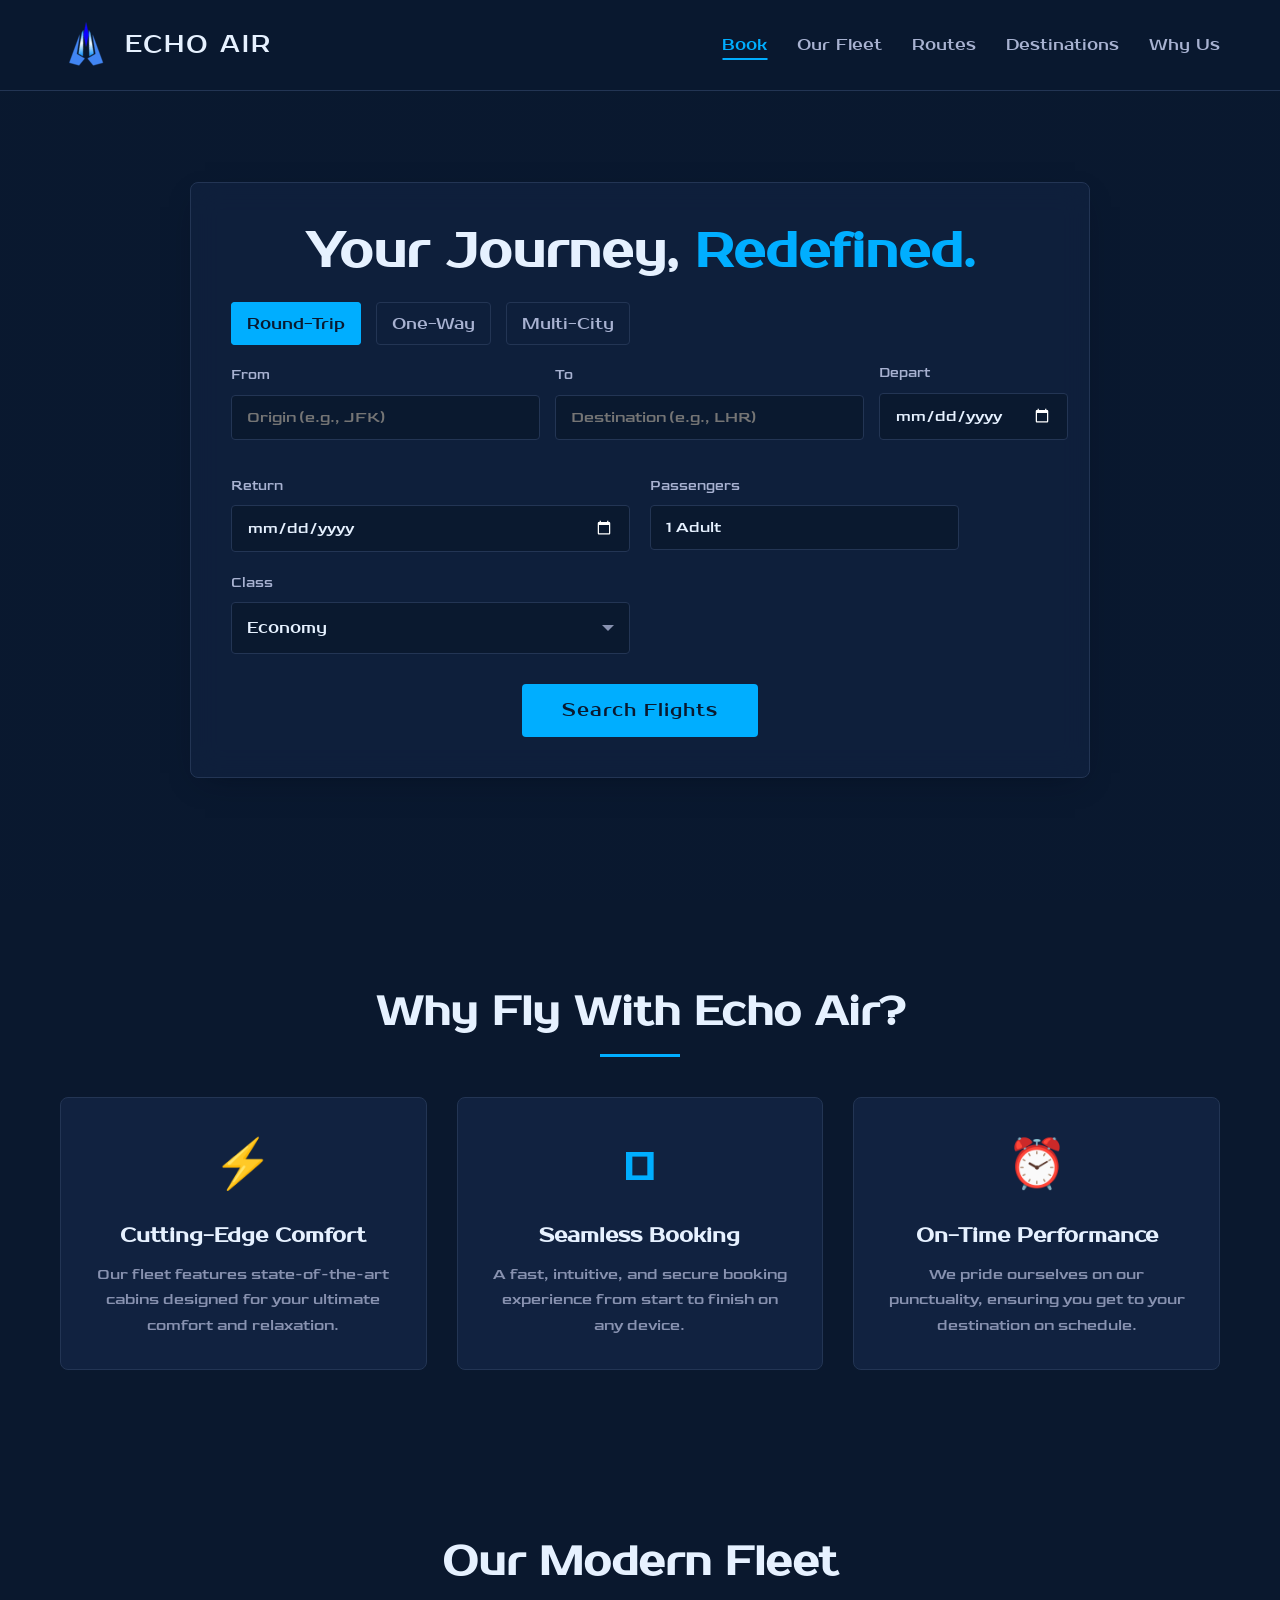
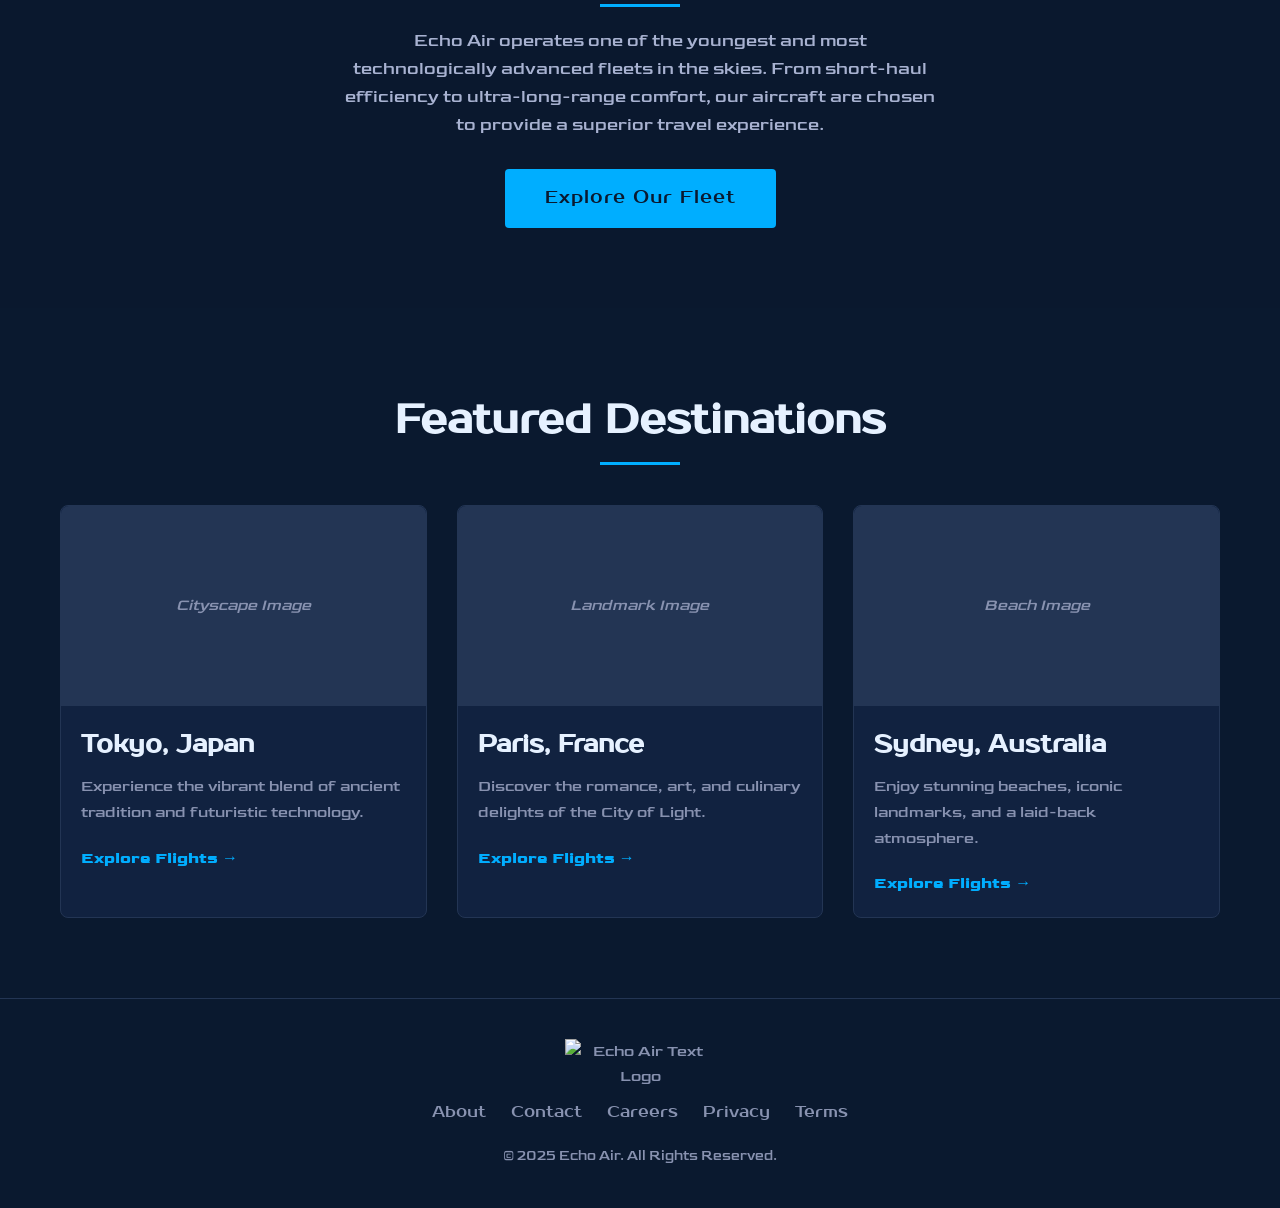
==== Documents/EchoAir/index.html @ 56a169a5 "Fix passenger dropdown not closing when class dropdown is opened" ====
<!DOCTYPE html>
<html lang="en">
<head>
    <meta charset="UTF-8">
    <meta name="viewport" content="width=device-width, initial-scale=1.0">
    <title>Echo Air</title>
    <link rel="preconnect" href="https://fonts.googleapis.com">
    <link rel="preconnect" href="https://fonts.gstatic.com" crossorigin>
    <link href="https://fonts.googleapis.com/css2?family=Prosto+One&family=Goldman:wght@300;400&display=swap" rel="stylesheet">
    <style>
        :root {
            --primary-blue: #00aeff; --dark-navy: #0A192F; --light-navy: #112240;
            --lightest-navy: #233554; --slate: #8892b0; --light-slate: #a8b2d1;
            --white: #e6f1ff; --font-main: 'Prosto One', sans-serif; --font-body: 'Goldman', sans-serif;
            --danger-red: #ff3b5f;
        }
        * { margin: 0; padding: 0; box-sizing: border-box; }
        html { scroll-behavior: smooth; }
        body { font-family: var(--font-body); color: var(--slate); background-color: var(--dark-navy); line-height: 1.6; position: relative; }
        body::before { content: ''; position: fixed; top: 0; left: 0; width: 100%; height: 100vh; z-index: -1; background-image: linear-gradient(rgba(10, 25, 47, 0.85), rgba(10, 25, 47, 0.85)), url('https://www.kmeel.com/wp-content/uploads/2023/05/230513-Montaggi-35F-10-scaled.jpg'); background-size: cover; background-position: center center; }
        h1, h2, h3, .logo-placeholder-text, .btn-primary, .flight-type label, .select-selected, .btn-secondary { font-family: var(--font-main); }
        .container { max-width: 1200px; margin: 0 auto; padding: 0 20px; }
        .hidden { display: none !important; }
        .main-header { padding: 20px 0; position: fixed; width: 100%; top: 0; left: 0; z-index: 1000; background: rgba(10, 25, 47, 0.85); backdrop-filter: blur(10px); -webkit-backdrop-filter: blur(10px); border-bottom: 1px solid var(--lightest-navy); }
        .header-container { display: flex; justify-content: space-between; align-items: center; }
        .logo-container { display: flex; align-items: center; text-decoration: none; }
        .logo-placeholder-icon { width: 50px; height: 50px; }
        .logo-placeholder-text { font-size: 24px; color: var(--white); letter-spacing: 2px; margin-left: 15px; }
        .main-nav ul { list-style: none; display: flex; gap: 30px; }
        .main-nav a { font-family: var(--font-main); color: var(--light-slate); text-decoration: none; font-size: 16px; transition: color 0.3s ease; position: relative; padding-bottom: 5px; }
        .main-nav a::after { content: ''; position: absolute; width: 0; height: 2px; bottom: 0; left: 50%; transform: translateX(-50%); background-color: var(--primary-blue); transition: width 0.3s ease; }
        .main-nav a:hover, .main-nav a.active { color: var(--primary-blue); }
        .main-nav a:hover::after, .main-nav a.active::after { width: 100%; }
        .mobile-nav-toggle { display: none; cursor: pointer; z-index: 1001; }
        .mobile-nav-toggle .bar { display: block; width: 25px; height: 3px; margin: 5px auto; background-color: var(--white); transition: all 0.3s ease-in-out; }
        .hero { min-height: 100vh; display: flex; align-items: center; justify-content: center; padding: 120px 0 60px; }
        .booking-card { background: rgba(17, 34, 64, 0.75); backdrop-filter: blur(15px); -webkit-backdrop-filter: blur(15px); padding: 40px; border-radius: 8px; border: 1px solid var(--lightest-navy); width: 100%; max-width: 900px; box-shadow: 0 10px 30px -15px rgba(2,12,27,0.7); }
        .hero h1 { color: var(--white); font-size: 3rem; text-align: center; margin-bottom: 30px; line-height: 1.2; }
        .hero h1 span { color: var(--primary-blue); }
        .flight-type { display: flex; gap: 15px; margin-bottom: 25px; flex-wrap: wrap; }
        .flight-type label { color: var(--light-slate); cursor: pointer; padding: 10px 15px; border: 1px solid var(--lightest-navy); border-radius: 4px; transition: all 0.3s; }
        .flight-type input[type="radio"] { display: none; }
        .flight-type input[type="radio"]:checked + label { background-color: var(--primary-blue); color: var(--dark-navy); border-color: var(--primary-blue); }
        .booking-form-grid { display: grid; grid-template-columns: 1fr 1fr; gap: 20px; }
        .full-width { grid-column: 1 / -1; }
        .form-group { display: flex; flex-direction: column; }
        .form-group label { color: var(--light-slate); margin-bottom: 8px; font-size: 14px; font-family: var(--font-body); }
        .form-group input, .form-group .select-selected { background: var(--dark-navy); border: 1px solid var(--lightest-navy); color: var(--white); padding: 12px 15px; border-radius: 4px; font-size: 16px; transition: border-color 0.3s ease; }
        .form-group input { font-family: var(--font-body); }
        .form-group input.error { border-color: var(--danger-red); }
        .form-group input:focus, .form-group .select-selected:focus-within { outline: none; border-color: var(--primary-blue); }
        input[type="date"]::-webkit-calendar-picker-indicator { filter: invert(1); cursor: pointer; }
        #flight-segments-container .flight-segment { display: grid; grid-template-columns: 1fr 1fr 1fr auto; gap: 15px; align-items: flex-end; margin-bottom: 15px; }
        #flight-segments-container .flight-segment:first-child .delete-segment-btn { display: none; }
        .delete-segment-btn { background: transparent; border: 1px solid var(--lightest-navy); color: var(--slate); width: 45px; height: 45px; border-radius: 4px; cursor: pointer; font-size: 20px; font-weight: bold; line-height: 45px; text-align: center; transition: all 0.3s ease; }
        .delete-segment-btn:hover { background-color: var(--danger-red); color: var(--white); border-color: var(--danger-red); }
        #multi-city-controls { margin-top: 10px; }
        .btn-secondary { background: transparent; color: var(--primary-blue); border: 1px solid var(--primary-blue); padding: 10px 20px; font-size: 16px; border-radius: 4px; cursor: pointer; transition: all 0.3s ease; }
        .btn-secondary:hover { background: var(--primary-blue); color: var(--dark-navy); }
        .search-btn-container { text-align: center; margin-top: 30px; }
        .btn-primary { background-color: var(--primary-blue); color: var(--dark-navy); border: none; padding: 15px 40px; font-size: 18px; letter-spacing: 1px; border-radius: 4px; cursor: pointer; transition: all 0.3s ease; display: inline-block; text-decoration: none; }
        .btn-primary:hover { background-color: #33c1ff; transform: translateY(-3px); box-shadow: 0 4px 15px rgba(0, 174, 255, 0.3); }
        .custom-select-container { position: relative; font-family: var(--font-main); }
        .custom-select-container select { display: none; }
        .select-selected { position: relative; cursor: pointer; user-select: none; }
        .select-selected.select-arrow-active { border-color: var(--primary-blue); border-radius: 4px 4px 0 0; }
        .select-selected::after { content: ""; position: absolute; top: 50%; right: 15px; transform: translateY(-50%); width: 0; height: 0; border-left: 6px solid transparent; border-right: 6px solid transparent; border-top: 6px solid var(--slate); transition: all 0.3s ease; }
        .select-arrow-active::after { transform: translateY(-50%) rotate(180deg); border-top-color: var(--primary-blue); }
        .select-items { position: absolute; background-color: rgba(17, 34, 64, 0.95); backdrop-filter: blur(10px); top: 100%; left: 0; right: 0; z-index: 99; border: 1px solid var(--lightest-navy); border-top: none; border-radius: 0 0 4px 4px; max-height: 250px; overflow-y: auto; }
        .select-hide { display: none; }
        .select-item { color: var(--light-slate); padding: 12px 15px; cursor: pointer; transition: all 0.2s ease; border-bottom: 1px solid var(--lightest-navy); }
        .select-item:last-child { border-bottom: none; }
        .select-item:hover, .same-as-selected { background-color: var(--lightest-navy); color: var(--white); }
        .premium-option { display: flex; align-items: center; gap: 15px; font-weight: bold; color: var(--primary-blue); text-shadow: 0 0 8px rgba(0, 174, 255, 0.5); }
        .premium-logo-placeholder { width: auto; height: 20px; display: flex; align-items: center; justify-content: center; }
        .premium-logo-placeholder img { max-width: 100%; max-height: 100%; object-fit: contain; }
        .page-section { padding: 80px 0; background-color: transparent; }
        #why-us, #fleet { background-color: rgba(10, 25, 47, 0.5); }
        .section-title { text-align: center; font-size: 2.5rem; color: var(--white); margin-bottom: 40px; }
        .section-title::after { content: ''; display: block; width: 80px; height: 3px; background-color: var(--primary-blue); margin: 10px auto 0; }
        .features-grid, .destinations-grid { display: grid; gap: 30px; }
        .features-grid { grid-template-columns: repeat(auto-fit, minmax(280px, 1fr)); }
        .destinations-grid { grid-template-columns: repeat(auto-fit, minmax(300px, 1fr)); }
        .feature-item, .dest-card { background-color: var(--light-navy); border-radius: 8px; border: 1px solid var(--lightest-navy); transition: transform 0.3s ease, box-shadow 0.3s ease; }
        .feature-item:hover, .dest-card:hover { transform: translateY(-10px); box-shadow: 0 10px 30px -15px rgba(2,12,27,0.7); }
        .feature-item { text-align: center; padding: 30px; }
        .feature-icon { font-size: 3rem; color: var(--primary-blue); margin-bottom: 15px; }
        .feature-item h3 { font-size: 1.25rem; color: var(--white); margin-bottom: 10px; }
        .dest-card .img-placeholder { height: 200px; background-color: var(--lightest-navy); display: flex; align-items: center; justify-content: center; color: var(--slate); font-style: italic; border-radius: 8px 8px 0 0; }
        .dest-card-content { padding: 20px; }
        .dest-card h3 { font-size: 1.5rem; color: var(--white); margin-bottom: 10px; }
        .dest-card p { margin-bottom: 20px; }
        .dest-card a { color: var(--primary-blue); text-decoration: none; font-weight: bold; }
        .dest-card a:hover { text-decoration: underline; }
        .fleet-teaser { text-align: center; color: var(--light-slate); max-width: 600px; margin: -20px auto 30px auto; font-size: 1.1rem; }
        .main-footer { background-color: var(--dark-navy); padding: 40px 0; border-top: 1px solid var(--lightest-navy); text-align: center; }
        .footer-logo { width: 150px; height: 40px; margin: 0 auto 20px; }
        .footer-links { list-style: none; display: flex; justify-content: center; gap: 25px; margin-bottom: 20px; flex-wrap: wrap; }
        .footer-links a { color: var(--slate); text-decoration: none; transition: color 0.3s ease; font-family: var(--font-main); }
        .footer-links a:hover { color: var(--primary-blue); }
        .copyright { font-size: 14px; color: var(--slate); font-family: var(--font-body); }
        .passenger-dropdown-container { position: relative; }
        .passenger-dropdown-container input { cursor: pointer; }
        .passenger-dropdown-panel { display: none; position: absolute; background-color: var(--light-navy); border: 1px solid var(--lightest-navy); border-radius: 4px; padding: 15px; width: 100%; top: calc(100% + 5px); z-index: 100; }
        .passenger-dropdown-panel.active { display: block; }
        .passenger-row { display: flex; justify-content: space-between; align-items: center; margin-bottom: 10px; }
        .passenger-row:last-child { margin-bottom: 0; }
        .passenger-age { font-size: 12px; color: var(--slate); }
        .passenger-controls { display: flex; align-items: center; gap: 10px; }
        .passenger-controls .control-btn { background: var(--dark-navy); border: 1px solid var(--lightest-navy); color: var(--white); width: 30px; height: 30px; border-radius: 50%; cursor: pointer; font-size: 18px; line-height: 28px; text-align: center; transition: all 0.2s ease; }
        .passenger-controls .control-btn:hover { background: var(--primary-blue); color: var(--dark-navy); }
        .passenger-controls .control-btn:disabled { opacity: 0.5; cursor: not-allowed; }
        .passenger-count { font-weight: bold; color: var(--white); min-width: 20px; text-align: center; }

        @media (max-width: 768px) { .main-nav { display: none; position: fixed; top: 0; right: -100%; width: 70%; height: 100vh; background: var(--light-navy); flex-direction: column; justify-content: center; align-items: center; transition: right 0.5s ease-in-out; } .main-nav.active { display: flex; right: 0; } .main-nav ul { flex-direction: column; gap: 40px; text-align: center; } .main-nav a { font-size: 20px; } .mobile-nav-toggle { display: block; } .mobile-nav-toggle.active .bar:nth-child(2) { opacity: 0; } .mobile-nav-toggle.active .bar:nth-child(1) { transform: translateY(8px) rotate(45deg); } .mobile-nav-toggle.active .bar:nth-child(3) { transform: translateY(-8px) rotate(-45deg); } .hero h1 { font-size: 2.5rem; } .booking-form-grid, #flight-segments-container .flight-segment { grid-template-columns: 1fr; } .delete-segment-btn { width: 100%; } }
    </style>
</head>
<body>

    <header class="main-header">
        <div class="container header-container">
            <a href="index.html" class="logo-container">
                <div class="logo-placeholder-icon"><img src="[data-uri]" alt="Echo Air Icon" style="width:100%; height:100%; object-fit:contain;"></div>
                <div class="logo-placeholder-text">ECHO AIR</div>
            </a>
            <nav class="main-nav" id="main-nav">
                <ul>
                    <li><a href="#hero" class="active">Book</a></li>
                    <li><a href="fleet.html">Our Fleet</a></li>
                    <li><a href="routes.html">Routes</a></li>
                    <li><a href="#destinations">Destinations</a></li>
                    <li><a href="#why-us">Why Us</a></li>
                </ul>
            </nav>
            <div class="mobile-nav-toggle" id="mobile-nav-toggle"><span class="bar"></span><span class="bar"></span><span class="bar"></span></div>
        </div>
    </header>

    <main>
        <section class="hero" id="hero">
            <div class="container">
                <div class="booking-card">
                    <h1>Your Journey, <span>Redefined.</span></h1>
                    <form id="booking-form">
                        <div class="flight-type">
                            <div><input type="radio" id="round-trip" name="flight-type" value="round-trip" checked><label for="round-trip">Round-Trip</label></div>
                            <div><input type="radio" id="one-way" name="flight-type" value="one-way"><label for="one-way">One-Way</label></div>
                            <div><input type="radio" id="multi-city" name="flight-type" value="multi-city"><label for="multi-city">Multi-City</label></div>
                        </div>
                        <div class="booking-form-grid">
                            <div id="flight-segments-container" class="full-width">
                                <div class="flight-segment">
                                    <div class="form-group"><label for="from-1">From</label><input type="text" id="from-1" name="from" placeholder="Origin (e.g., JFK)"></div>
                                    <div class="form-group"><label for="to-1">To</label><input type="text" id="to-1" name="to" placeholder="Destination (e.g., LHR)"></div>
                                    <div class="form-group"><label for="depart-1">Depart</label><input type="date" id="depart-1" name="date"></div>
                                    <button type="button" class="delete-segment-btn" title="Delete Flight">×</button>
                                </div>
                            </div>
                            <div id="return-date-group" class="form-group"><label for="return">Return</label><input type="date" id="return" name="returnDate"></div>
                            <div class="form-group">
                                <label for="passengers-display">Passengers</label>
                                <div class="passenger-dropdown-container">
                                    <input type="text" id="passengers-display" name="pax" value="1 Adult" readonly>
                                    <div class="passenger-dropdown-panel" id="passenger-panel">
                                        <div class="passenger-row">
                                            <label>Adults <span class="passenger-age">(12+)</span></label>
                                            <div class="passenger-controls">
                                                <button type="button" class="control-btn" data-type="adults" data-action="minus">-</button>
                                                <span class="passenger-count" id="adults-count">1</span>
                                                <button type="button" class="control-btn" data-type="adults" data-action="plus">+</button>
                                            </div>
                                        </div>
                                        <div class="passenger-row">
                                            <label>Children <span class="passenger-age">(2-11)</span></label>
                                            <div class="passenger-controls">
                                                <button type="button" class="control-btn" data-type="children" data-action="minus">-</button>
                                                <span class="passenger-count" id="children-count">0</span>
                                                <button type="button" class="control-btn" data-type="children" data-action="plus">+</button>
                                            </div>
                                        </div>
                                        <div class="passenger-row">
                                            <label>Infants <span class="passenger-age">(<2)</span></label>
                                            <div class="passenger-controls">
                                                <button type="button" class="control-btn" data-type="infants" data-action="minus">-</button>
                                                <span class="passenger-count" id="infants-count">0</span>
                                                <button type="button" class="control-btn" data-type="infants" data-action="plus">+</button>
                                            </div>
                                        </div>
                                    </div>
                                </div>
                            </div>
                            <div class="form-group full-width" id="class-group">
                                <label for="class">Class</label>
                                <div class="custom-select-container">
                                    <select id="class" name="class">
                                        <option value="economy">Economy</option><option value="business">Business</option><option value="first">First</option>
                                        <option value="shard">Shard</option><option value="longhaul+">LongHaul+</option>
                                    </select>
                                    <div class="select-selected">Economy</div>
                                    <div class="select-items select-hide">
                                        <div class="select-item" data-value="economy">Economy</div>
                                        <div class="select-item" data-value="business">Business</div>
                                        <div class="select-item" data-value="first">First</div>
                                        <div class="select-item premium-option" data-value="shard"><div class="premium-logo-placeholder">SHARD</div></div>
                                        <div class="select-item premium-option" data-value="longhaul+"><div class="premium-logo-placeholder">LongHaul+</div></div>
                                    </div>
                                </div>
                            </div>
                            <div id="multi-city-controls" class="full-width hidden"><button type="button" id="add-flight-btn" class="btn-secondary">+ Add Another Flight</button></div>
                        </div>
                        <div class="search-btn-container full-width"><button type="submit" class="btn-primary">Search Flights</button></div>
                    </form>
                </div>
            </div>
        </section>

        <section class="page-section" id="why-us">
            <div class="container">
                <h2 class="section-title">Why Fly With Echo Air?</h2>
                <div class="features-grid">
                    <div class="feature-item"><div class="feature-icon">⚡</div><h3>Cutting-Edge Comfort</h3><p>Our fleet features state-of-the-art cabins designed for your ultimate comfort and relaxation.</p></div>
                    <div class="feature-item"><div class="feature-icon"></div><h3>Seamless Booking</h3><p>A fast, intuitive, and secure booking experience from start to finish on any device.</p></div>
                    <div class="feature-item"><div class="feature-icon">⏰</div><h3>On-Time Performance</h3><p>We pride ourselves on our punctuality, ensuring you get to your destination on schedule.</p></div>
                </div>
            </div>
        </section>
        
        <section class="page-section" id="fleet">
            <div class="container">
                <h2 class="section-title">Our Modern Fleet</h2>
                <p class="fleet-teaser">Echo Air operates one of the youngest and most technologically advanced fleets in the skies. From short-haul efficiency to ultra-long-range comfort, our aircraft are chosen to provide a superior travel experience.</p>
                <div style="text-align: center;">
                    <a href="fleet.html" class="btn-primary">Explore Our Fleet</a>
                </div>
            </div>
        </section>

        <section class="page-section" id="destinations">
            <div class="container">
                <h2 class="section-title">Featured Destinations</h2>
                <div class="destinations-grid">
                    <div class="dest-card"><div class="img-placeholder">Cityscape Image</div><div class="dest-card-content"><h3>Tokyo, Japan</h3><p>Experience the vibrant blend of ancient tradition and futuristic technology.</p><a href="#" class="dest-link" data-from="JFK" data-to="HND">Explore Flights →</a></div></div>
                    <div class="dest-card"><div class="img-placeholder">Landmark Image</div><div class="dest-card-content"><h3>Paris, France</h3><p>Discover the romance, art, and culinary delights of the City of Light.</p><a href="#" class="dest-link" data-from="IAD" data-to="CDG">Explore Flights →</a></div></div>
                    <div class="dest-card"><div class="img-placeholder">Beach Image</div><div class="dest-card-content"><h3>Sydney, Australia</h3><p>Enjoy stunning beaches, iconic landmarks, and a laid-back atmosphere.</p><a href="#" class="dest-link" data-from="DFW" data-to="SYD">Explore Flights →</a></div></div>
                </div>
            </div>
        </section>
    </main>
    
    <footer class="main-footer">
        <div class="container">
            <div class="footer-logo"><img src="https://i.imgur.com/2Yl5mP8.png" alt="Echo Air Text Logo" style="width:100%; height:100%; object-fit:contain;"></div>
            <ul class="footer-links"><li><a href="#">About</a></li><li><a href="#">Contact</a></li><li><a href="#">Careers</a></li><li><a href="#">Privacy</a></li><li><a href="#">Terms</a></li></ul>
            <p class="copyright">© 2025 Echo Air. All Rights Reserved.</p>
        </div>
    </footer>

    <script>
    document.addEventListener('DOMContentLoaded', function() {
        const form = document.getElementById('booking-form');
        form.addEventListener('submit', function(e) {
            e.preventDefault(); 
            const flightType = form.querySelector('input[name="flight-type"]:checked').value;
            if (flightType === 'multi-city') {
                alert("Multi-city booking is a demonstration feature. Please use One-Way or Round-Trip to see flight results.");
                return;
            }
            const fromInput = document.getElementById('from-1');
            const toInput = document.getElementById('to-1');
            const departInput = document.getElementById('depart-1');
            let isValid = true;
            [fromInput, toInput, departInput].forEach(input => {
                input.classList.remove('error');
                if (!input.value) { input.classList.add('error'); isValid = false; }
            });
            if (isValid) {
                const from = fromInput.value;
                const to = toInput.value;
                const date = departInput.value;
                const passengers = document.getElementById('passengers-display').value;
                const selectedClass = document.getElementById('class').value;
                window.location.href = `flights.html?from=${encodeURIComponent(from)}&to=${encodeURIComponent(to)}&date=${date}&pax=${encodeURIComponent(passengers)}&class=${selectedClass}`;
            } else {
                alert('Please fill in From, To, and Depart date.');
            }
        });
        const today = new Date();
        today.setDate(today.getDate() + 14);
        const futureDate = today.toISOString().split('T')[0];
        document.querySelectorAll('.dest-link').forEach(link => {
            link.addEventListener('click', function(e) {
                e.preventDefault();
                const from = this.getAttribute('data-from');
                const to = this.getAttribute('data-to');
                window.location.href = `flights.html?from=${from}&to=${to}&date=${futureDate}&pax=1%20Adult&class=economy`;
            });
        });
        const segmentsContainer = document.getElementById('flight-segments-container');
        const returnDateGroup = document.getElementById('return-date-group');
        const multiCityControls = document.getElementById('multi-city-controls');
        const addFlightBtn = document.getElementById('add-flight-btn');
        const passengerGroup = document.getElementById('passengers-display').parentElement.parentElement;
        const classGroup = document.getElementById('class-group');
        const dateToday = new Date().toISOString().split('T')[0];
        let flightSegmentCounter = 1;
        function createFlightSegment() {
            flightSegmentCounter++;
            const newSegment = document.createElement('div');
            newSegment.classList.add('flight-segment');
            newSegment.innerHTML = `<div class="form-group"><label>From</label><input type="text" placeholder="Next Origin"></div><div class="form-group"><label>To</label><input type="text" placeholder="Next Destination"></div><div class="form-group"><label>Depart</label><input type="date" min="${dateToday}"></div><button type="button" class="delete-segment-btn" title="Delete Flight">×</button>`;
            segmentsContainer.appendChild(newSegment);
        }
        function updateFormUI(mode) {
            returnDateGroup.classList.add('hidden');
            multiCityControls.classList.add('hidden');
            passengerGroup.classList.remove('full-width');
            classGroup.classList.remove('full-width');
            const allSegments = segmentsContainer.querySelectorAll('.flight-segment');
            allSegments.forEach((seg, index) => { if (index > 0) seg.remove(); });
            if (mode === 'one-way') { classGroup.classList.add('full-width');
            } else if (mode === 'multi-city') { multiCityControls.classList.remove('hidden'); passengerGroup.classList.add('full-width'); classGroup.classList.add('full-width'); if (allSegments.length < 2) createFlightSegment();
            } else { returnDateGroup.classList.remove('hidden'); }
        }
        form.addEventListener('change', e => { if (e.target.name === 'flight-type') updateFormUI(e.target.value); });
        addFlightBtn.addEventListener('click', createFlightSegment);
        segmentsContainer.addEventListener('click', e => { if (e.target.classList.contains('delete-segment-btn')) e.target.closest('.flight-segment').remove(); });
        document.getElementById('depart-1').setAttribute('min', dateToday);
        document.getElementById('return').setAttribute('min', dateToday);
        updateFormUI('round-trip');

        document.addEventListener('click', (e) => {
            if (!e.target.closest('.custom-select-container')) {
                document.querySelectorAll(".select-items").forEach((items) => {
                    items.classList.add("select-hide");
                });
                document.querySelectorAll(".select-selected").forEach((selected) => {
                    selected.classList.remove("select-arrow-active");
                });
            }
            if (passengerPanel && !e.target.closest('.passenger-dropdown-container')) {
                passengerPanel.classList.remove('active');
            }
        });

        document.querySelectorAll(".custom-select-container").forEach(container => {
            const select = container.querySelector("select"), selectedDisplay = container.querySelector(".select-selected"), itemsContainer = container.querySelector(".select-items"), options = container.querySelectorAll(".select-item");
                                    selectedDisplay.addEventListener("click", e => {
                                        e.stopPropagation();
                                        passengerPanel.classList.remove('active');
                                        itemsContainer.classList.toggle("select-hide");
                                        selectedDisplay.classList.toggle("select-arrow-active");
                                    });            options.forEach(option => {
                option.addEventListener("click", function() {
                    selectedDisplay.innerHTML = this.innerHTML;
                    const value = this.getAttribute('data-value') || this.textContent.trim().toLowerCase();
                    select.value = value;
                    options.forEach(opt => opt.classList.remove("same-as-selected")); this.classList.add("same-as-selected");
                    itemsContainer.classList.add("select-hide"); selectedDisplay.classList.remove("select-arrow-active");
                });
            });
        });


        const passengerDisplay = document.getElementById('passengers-display');
        const passengerPanel = document.getElementById('passenger-panel');
        const adultsCountEl = document.getElementById('adults-count');
        const childrenCountEl = document.getElementById('children-count');
        const infantsCountEl = document.getElementById('infants-count');

        let passengerCounts = { adults: 1, children: 0, infants: 0 };

        passengerDisplay.addEventListener('click', (e) => {
            e.stopPropagation();
            passengerPanel.classList.toggle('active');
        });

        passengerPanel.addEventListener('click', (e) => {
            if (e.target.classList.contains('control-btn')) {
                const type = e.target.dataset.type;
                const action = e.target.dataset.action;
                
                if (action === 'plus') {
                    passengerCounts[type]++;
                } else if (action === 'minus') {
                    if (type === 'adults' && passengerCounts.adults > 1) {
                        passengerCounts.adults--;
                    } else if (type !== 'adults' && passengerCounts[type] > 0) {
                        passengerCounts[type]--;
                    }
                }
                updatePassengerDisplay();
            }
        });

        function updatePassengerDisplay() {
            adultsCountEl.textContent = passengerCounts.adults;
            childrenCountEl.textContent = passengerCounts.children;
            infantsCountEl.textContent = passengerCounts.infants;

            let displayText = `${passengerCounts.adults} Adult`;
            if (passengerCounts.children > 0) {
                displayText += `, ${passengerCounts.children} Children`;
            }
            if (passengerCounts.infants > 0) {
                displayText += `, ${passengerCounts.infants} Infants`;
            }
            passengerDisplay.value = displayText;

            document.querySelector('.control-btn[data-type="adults"][data-action="minus"]').disabled = passengerCounts.adults <= 1;
            document.querySelector('.control-btn[data-type="children"][data-action="minus"]').disabled = passengerCounts.children <= 0;
            document.querySelector('.control-btn[data-type="infants"][data-action="minus"]').disabled = passengerCounts.infants <= 0;
        }

        document.addEventListener('click', (e) => {
            if (!passengerPanel.contains(e.target) && e.target !== passengerDisplay) {
                passengerPanel.classList.remove('active');
            }
        });

        updatePassengerDisplay();
    });
    </script>
</body>
</html>
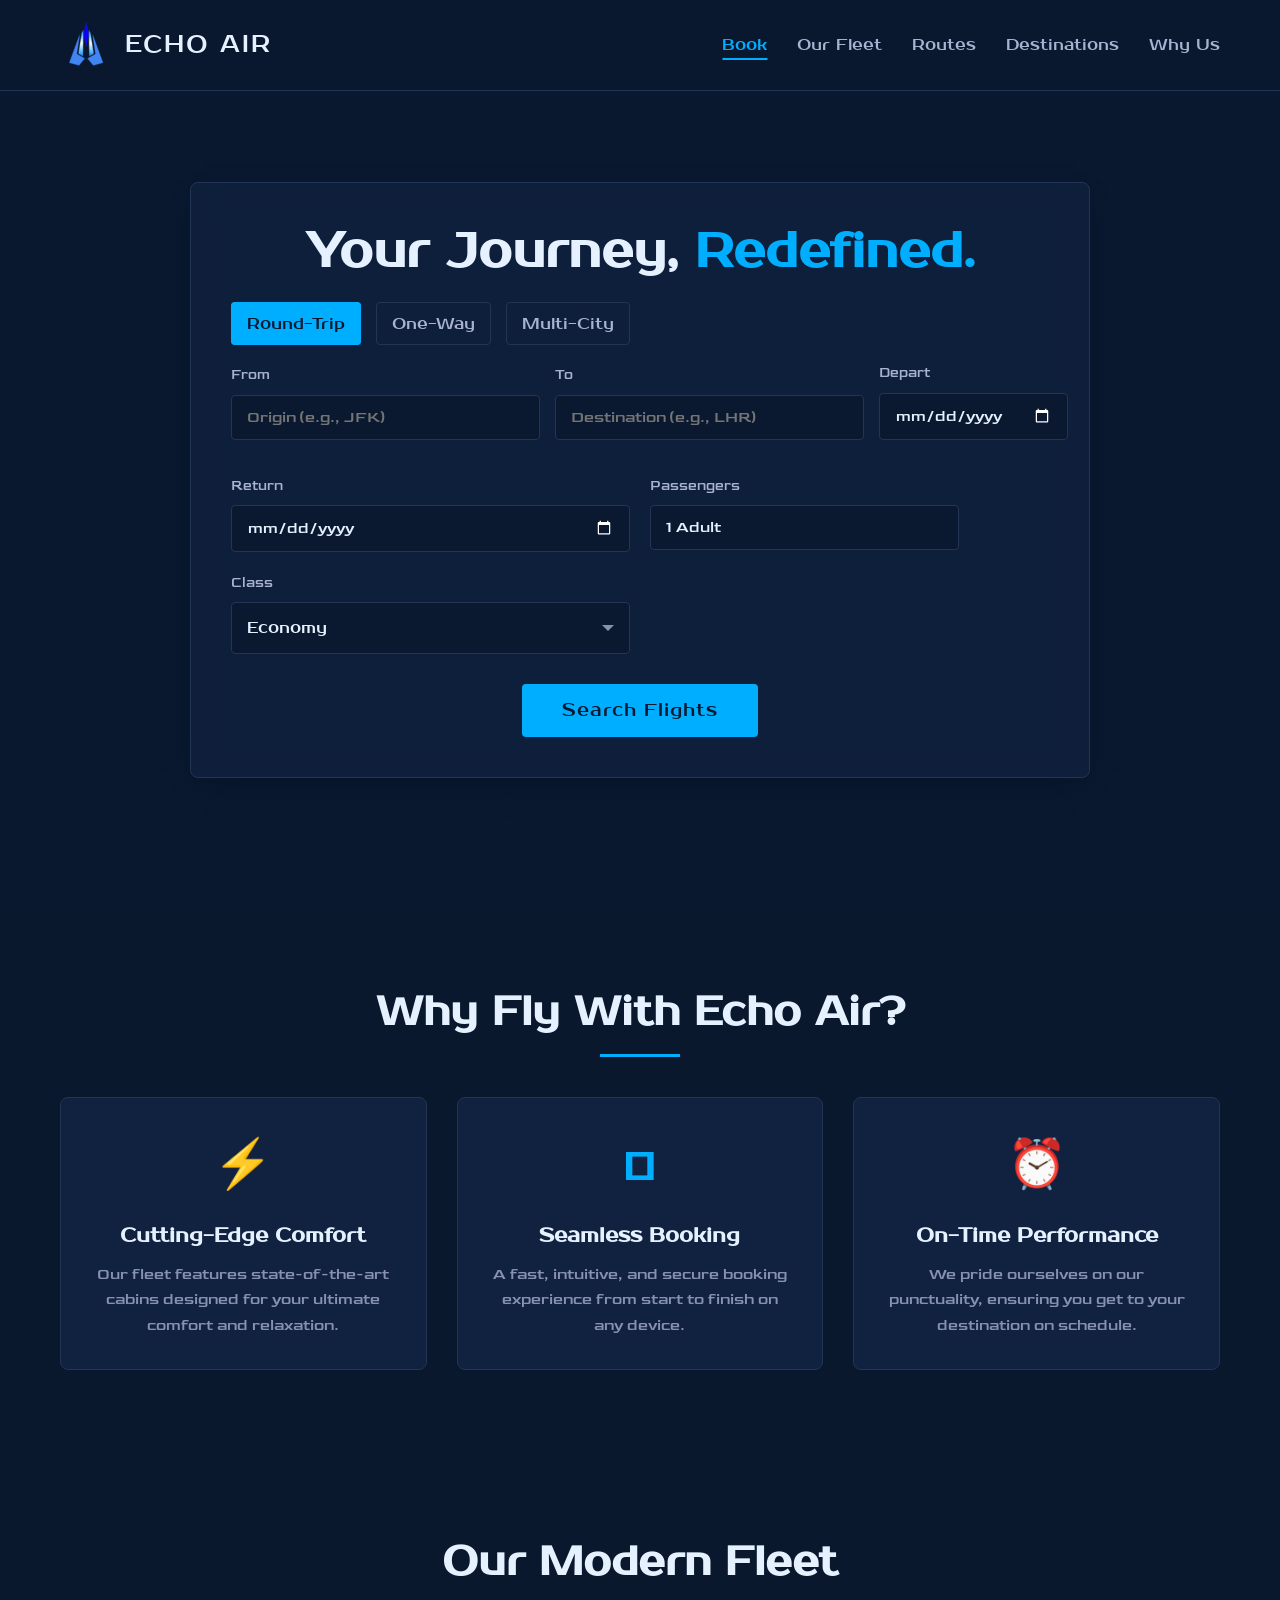
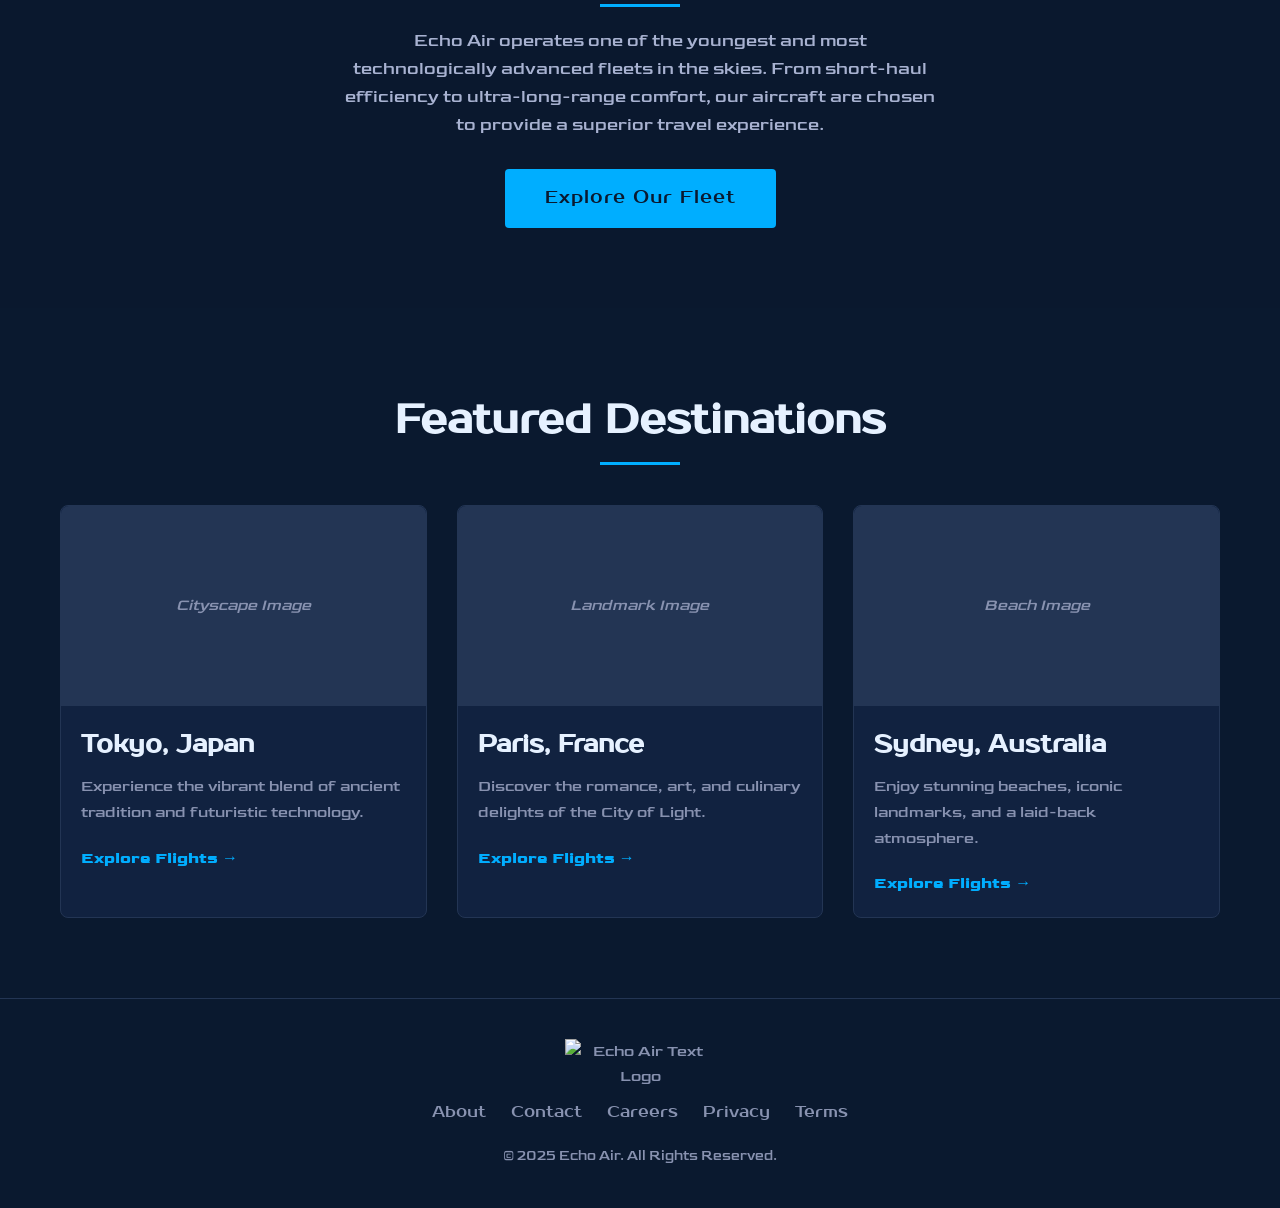
==== commit 653f611a: "Fix class dropdown not closing when passenger dropdown is opened" ====
--- a/Documents/EchoAir/index.html
+++ b/Documents/EchoAir/index.html
@@ -371,6 +371,12 @@
 
         passengerDisplay.addEventListener('click', (e) => {
             e.stopPropagation();
+            document.querySelectorAll(".select-items").forEach((items) => {
+                items.classList.add("select-hide");
+            });
+            document.querySelectorAll(".select-selected").forEach((selected) => {
+                selected.classList.remove("select-arrow-active");
+            });
             passengerPanel.classList.toggle('active');
         });
 
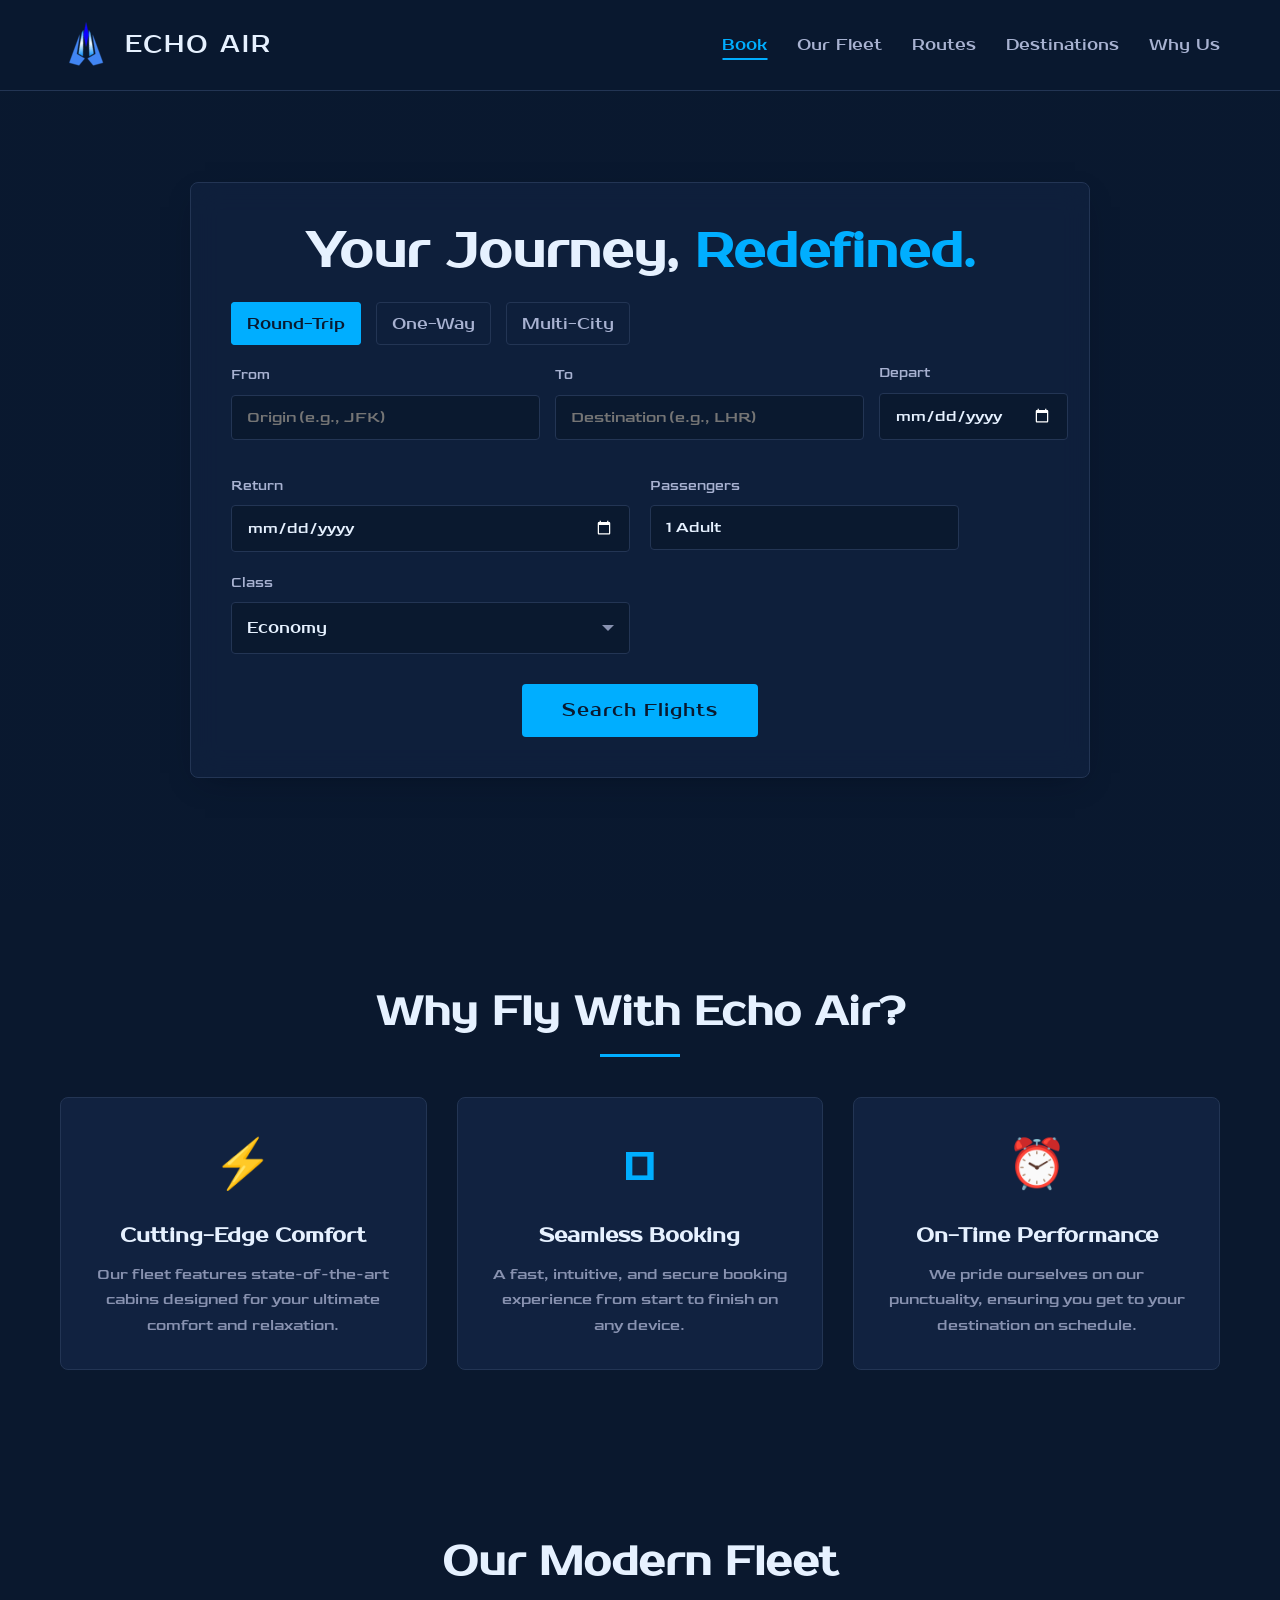
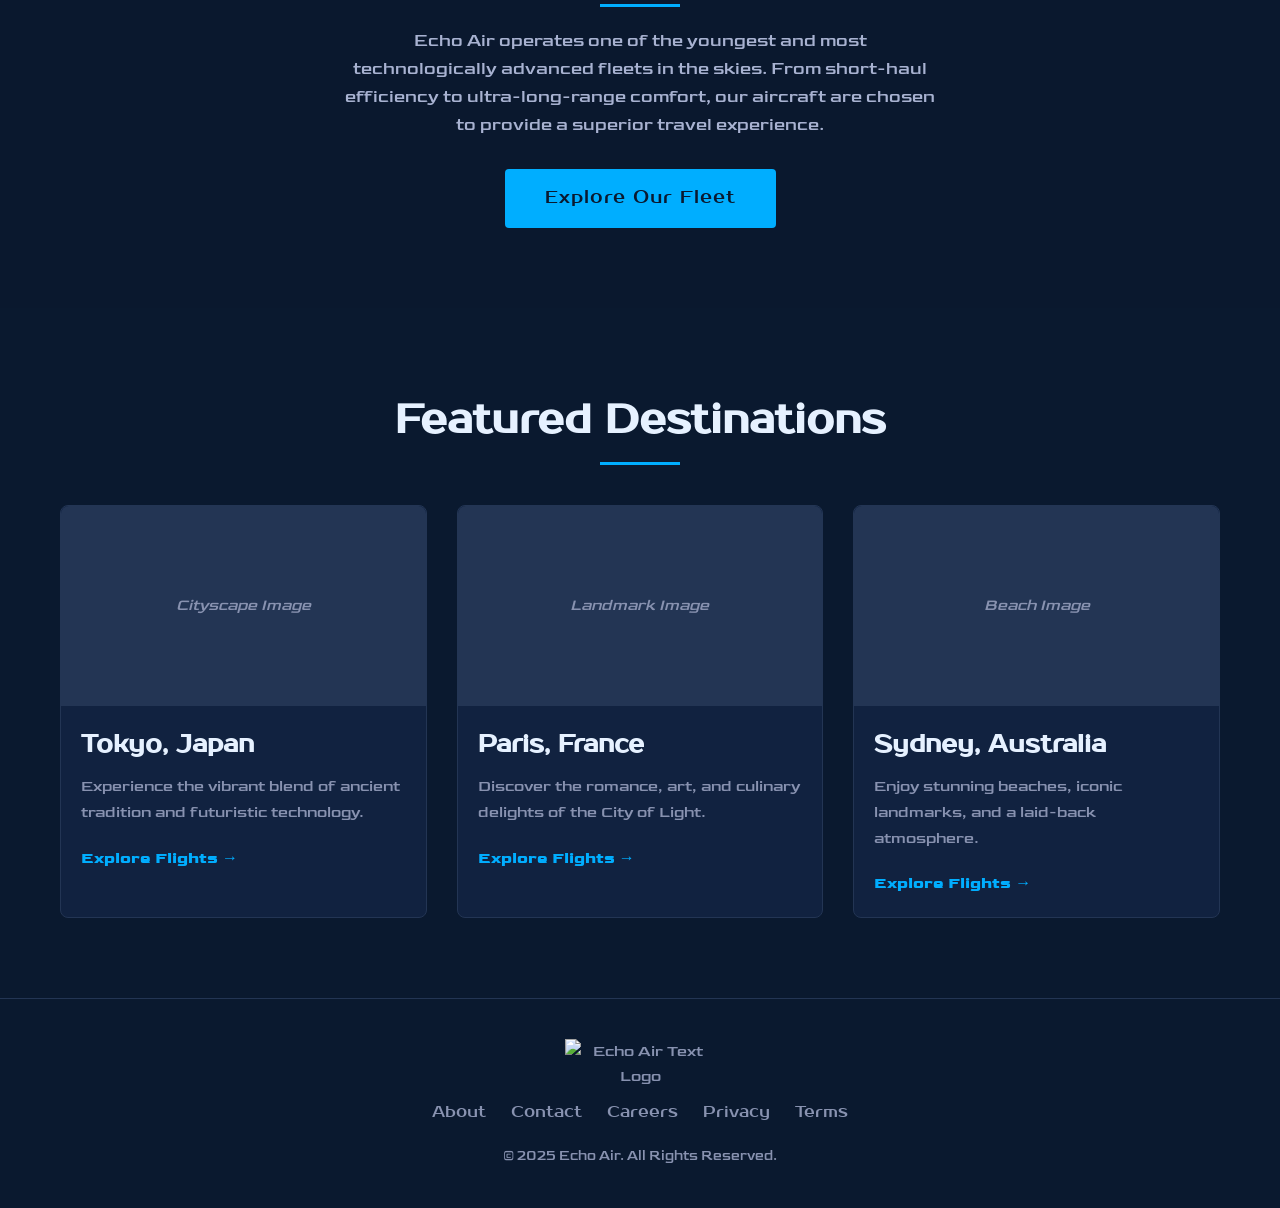
==== commit 07356454: "Refactor dropdown closing logic" ====
--- a/Documents/EchoAir/index.html
+++ b/Documents/EchoAir/index.html
@@ -328,55 +328,45 @@
         document.getElementById('return').setAttribute('min', dateToday);
         updateFormUI('round-trip');
 
-        document.addEventListener('click', (e) => {
-            if (!e.target.closest('.custom-select-container')) {
-                document.querySelectorAll(".select-items").forEach((items) => {
+        function closeAllSelects(except) {
+            document.querySelectorAll(".select-items").forEach((items) => {
+                if (items.parentElement !== except) {
                     items.classList.add("select-hide");
-                });
-                document.querySelectorAll(".select-selected").forEach((selected) => {
+                }
+            });
+            document.querySelectorAll(".select-selected").forEach((selected) => {
+                if (selected.parentElement !== except) {
                     selected.classList.remove("select-arrow-active");
-                });
-            }
-            if (passengerPanel && !e.target.closest('.passenger-dropdown-container')) {
+                }
+            });
+            if (passengerPanel && passengerPanel.parentElement !== except) {
                 passengerPanel.classList.remove('active');
             }
-        });
-
+        }
         document.querySelectorAll(".custom-select-container").forEach(container => {
             const select = container.querySelector("select"), selectedDisplay = container.querySelector(".select-selected"), itemsContainer = container.querySelector(".select-items"), options = container.querySelectorAll(".select-item");
-                                    selectedDisplay.addEventListener("click", e => {
-                                        e.stopPropagation();
-                                        passengerPanel.classList.remove('active');
-                                        itemsContainer.classList.toggle("select-hide");
-                                        selectedDisplay.classList.toggle("select-arrow-active");
-                                    });            options.forEach(option => {
+            selectedDisplay.addEventListener("click", e => {
+                e.stopPropagation();
+                closeAllSelects(container);
+                itemsContainer.classList.toggle("select-hide");
+                selectedDisplay.classList.toggle("select-arrow-active");
+            });
+            options.forEach(option => {
                 option.addEventListener("click", function() {
                     selectedDisplay.innerHTML = this.innerHTML;
                     const value = this.getAttribute('data-value') || this.textContent.trim().toLowerCase();
                     select.value = value;
-                    options.forEach(opt => opt.classList.remove("same-as-selected")); this.classList.add("same-as-selected");
-                    itemsContainer.classList.add("select-hide"); selectedDisplay.classList.remove("select-arrow-active");
+                    options.forEach(opt => opt.classList.remove("same-as-selected"));
+                    this.classList.add("same-as-selected");
+                    itemsContainer.classList.add("select-hide");
+                    selectedDisplay.classList.remove("select-arrow-active");
                 });
             });
         });
-
-
-        const passengerDisplay = document.getElementById('passengers-display');
-        const passengerPanel = document.getElementById('passenger-panel');
-        const adultsCountEl = document.getElementById('adults-count');
-        const childrenCountEl = document.getElementById('children-count');
-        const infantsCountEl = document.getElementById('infants-count');
-
-        let passengerCounts = { adults: 1, children: 0, infants: 0 };
 
         passengerDisplay.addEventListener('click', (e) => {
             e.stopPropagation();
-            document.querySelectorAll(".select-items").forEach((items) => {
-                items.classList.add("select-hide");
-            });
-            document.querySelectorAll(".select-selected").forEach((selected) => {
-                selected.classList.remove("select-arrow-active");
-            });
+            closeAllSelects(passengerDisplay.parentElement);
             passengerPanel.classList.toggle('active');
         });
 
@@ -418,12 +408,24 @@
         }
 
         document.addEventListener('click', (e) => {
-            if (!passengerPanel.contains(e.target) && e.target !== passengerDisplay) {
+            if (!e.target.closest('.custom-select-container')) {
+                document.querySelectorAll(".select-items").forEach((items) => {
+                    items.classList.add("select-hide");
+                });
+                document.querySelectorAll(".select-selected").forEach((selected) => {
+                    selected.classList.remove("select-arrow-active");
+                });
+            }
+            if (passengerPanel && !e.target.closest('.passenger-dropdown-container')) {
                 passengerPanel.classList.remove('active');
             }
         });
 
         updatePassengerDisplay();
+
+        document.addEventListener('click', () => {
+            closeAllSelects();
+        });
     });
     </script>
 </body>
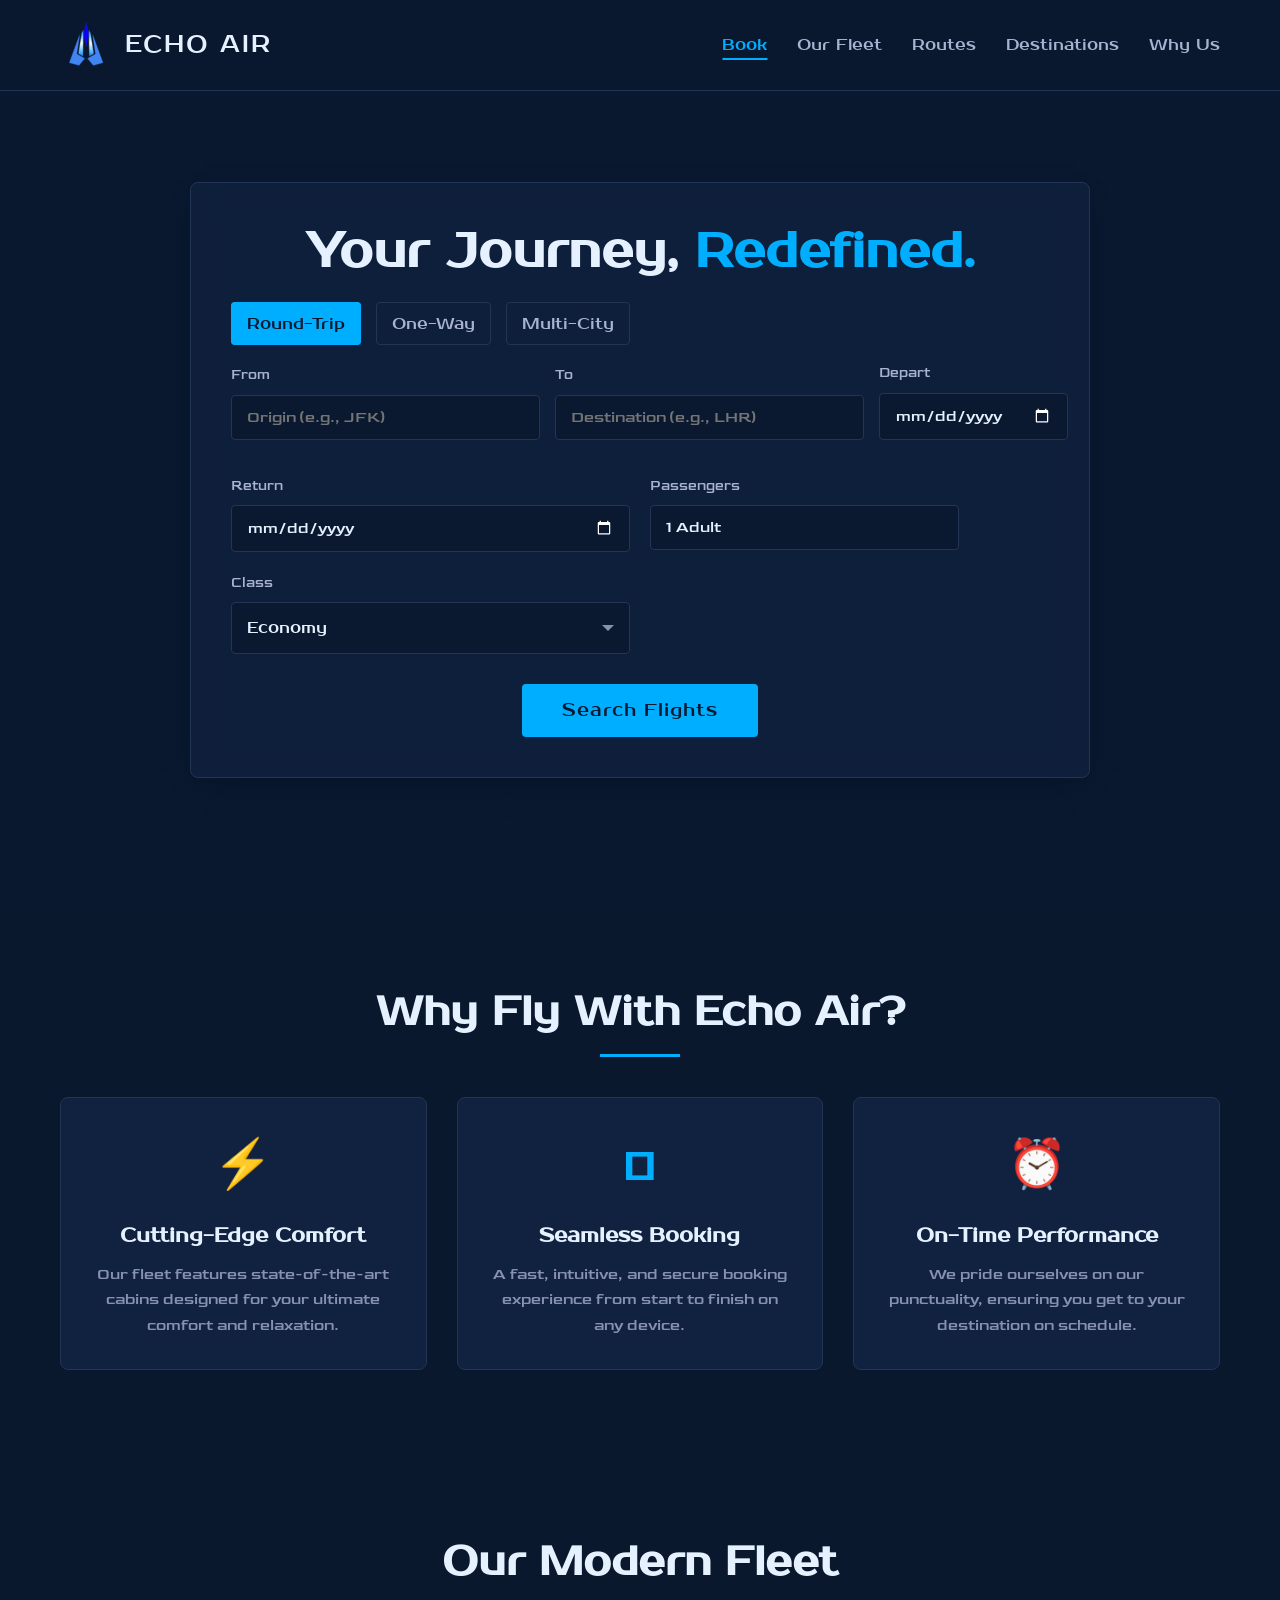
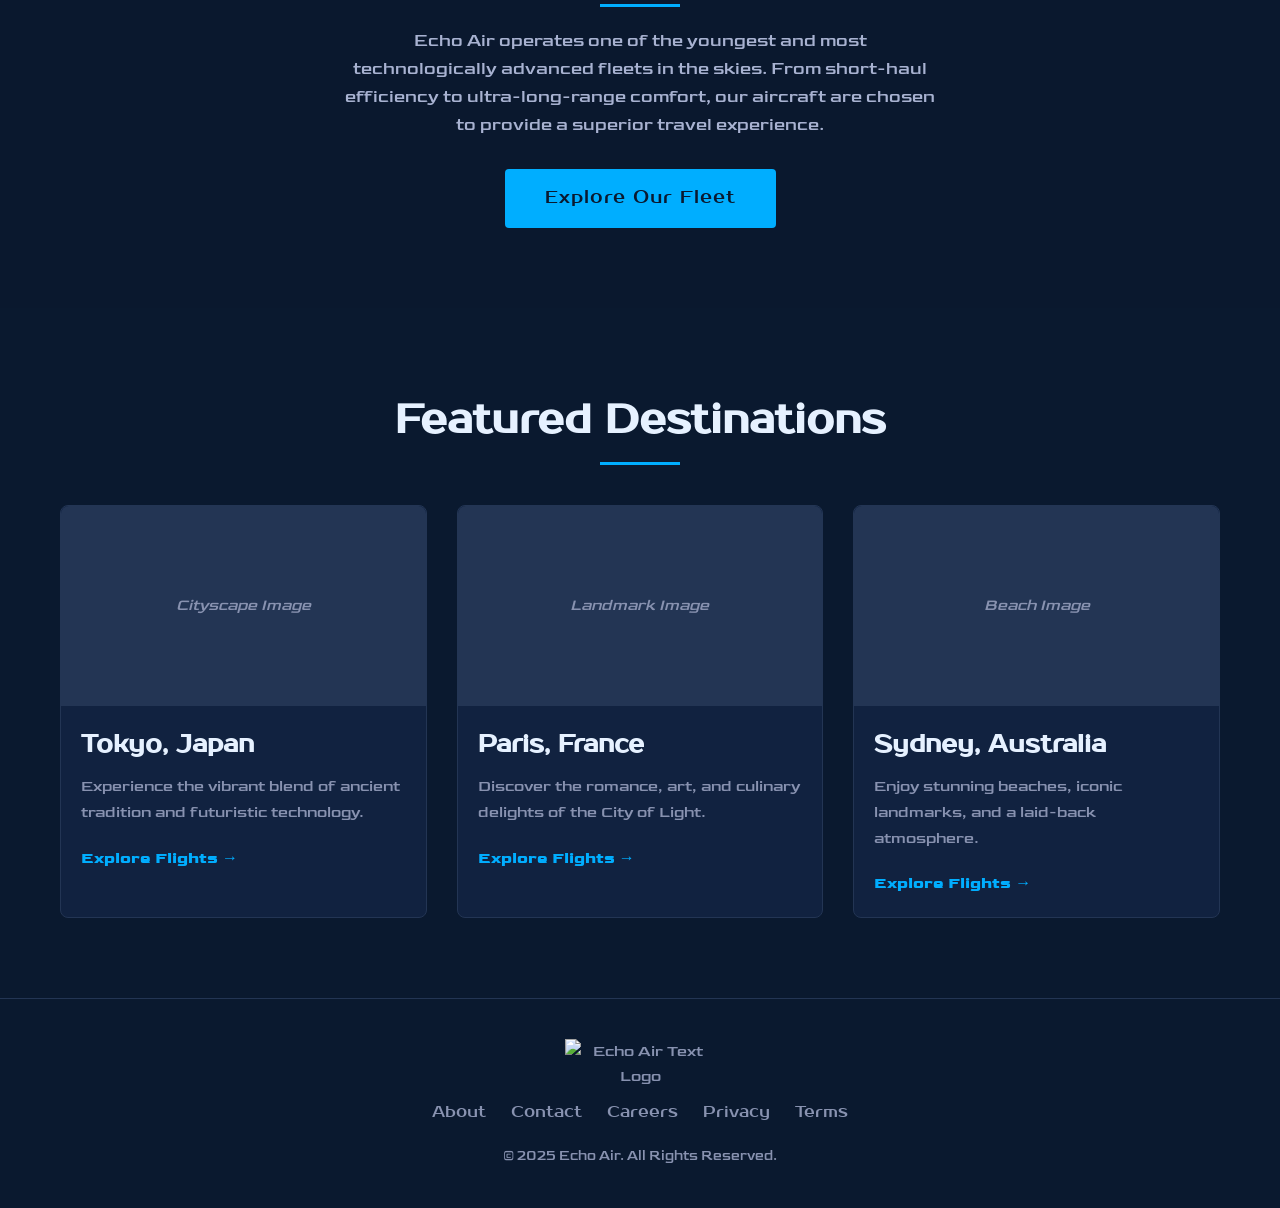
==== commit e2ce4ff6: "Refactor dropdown closing logic" ====
--- a/Documents/EchoAir/index.html
+++ b/Documents/EchoAir/index.html
@@ -327,27 +327,25 @@
         document.getElementById('depart-1').setAttribute('min', dateToday);
         document.getElementById('return').setAttribute('min', dateToday);
         updateFormUI('round-trip');
-
-        function closeAllSelects(except) {
-            document.querySelectorAll(".select-items").forEach((items) => {
-                if (items.parentElement !== except) {
-                    items.classList.add("select-hide");
-                }
-            });
-            document.querySelectorAll(".select-selected").forEach((selected) => {
-                if (selected.parentElement !== except) {
-                    selected.classList.remove("select-arrow-active");
-                }
-            });
-            if (passengerPanel && passengerPanel.parentElement !== except) {
-                passengerPanel.classList.remove('active');
-            }
-        }
+        
+        const passengerDisplay = document.getElementById('passengers-display');
+        const passengerPanel = document.getElementById('passenger-panel');
+        const adultsCountEl = document.getElementById('adults-count');
+        const childrenCountEl = document.getElementById('children-count');
+        const infantsCountEl = document.getElementById('infants-count');
+        let passengerCounts = { adults: 1, children: 0, infants: 0 };
+
         document.querySelectorAll(".custom-select-container").forEach(container => {
             const select = container.querySelector("select"), selectedDisplay = container.querySelector(".select-selected"), itemsContainer = container.querySelector(".select-items"), options = container.querySelectorAll(".select-item");
             selectedDisplay.addEventListener("click", e => {
                 e.stopPropagation();
-                closeAllSelects(container);
+                passengerPanel.classList.remove('active');
+                document.querySelectorAll(".select-items").forEach(item => {
+                    if(item !== itemsContainer) {
+                        item.classList.add("select-hide");
+                        item.previousElementSibling.classList.remove("select-arrow-active");
+                    }
+                });
                 itemsContainer.classList.toggle("select-hide");
                 selectedDisplay.classList.toggle("select-arrow-active");
             });
@@ -366,12 +364,18 @@
 
         passengerDisplay.addEventListener('click', (e) => {
             e.stopPropagation();
-            closeAllSelects(passengerDisplay.parentElement);
+            document.querySelectorAll(".select-items").forEach((items) => {
+                items.classList.add("select-hide");
+            });
+            document.querySelectorAll(".select-selected").forEach((selected) => {
+                selected.classList.remove("select-arrow-active");
+            });
             passengerPanel.classList.toggle('active');
         });
 
         passengerPanel.addEventListener('click', (e) => {
             if (e.target.classList.contains('control-btn')) {
+                e.stopPropagation();
                 const type = e.target.dataset.type;
                 const action = e.target.dataset.action;
                 
@@ -407,25 +411,19 @@
             document.querySelector('.control-btn[data-type="infants"][data-action="minus"]').disabled = passengerCounts.infants <= 0;
         }
 
-        document.addEventListener('click', (e) => {
-            if (!e.target.closest('.custom-select-container')) {
-                document.querySelectorAll(".select-items").forEach((items) => {
-                    items.classList.add("select-hide");
-                });
-                document.querySelectorAll(".select-selected").forEach((selected) => {
-                    selected.classList.remove("select-arrow-active");
-                });
-            }
-            if (passengerPanel && !e.target.closest('.passenger-dropdown-container')) {
+        document.addEventListener('click', () => {
+            document.querySelectorAll(".select-items").forEach((items) => {
+                items.classList.add("select-hide");
+            });
+            document.querySelectorAll(".select-selected").forEach((selected) => {
+                selected.classList.remove("select-arrow-active");
+            });
+            if (passengerPanel) {
                 passengerPanel.classList.remove('active');
             }
         });
 
         updatePassengerDisplay();
-
-        document.addEventListener('click', () => {
-            closeAllSelects();
-        });
     });
     </script>
 </body>
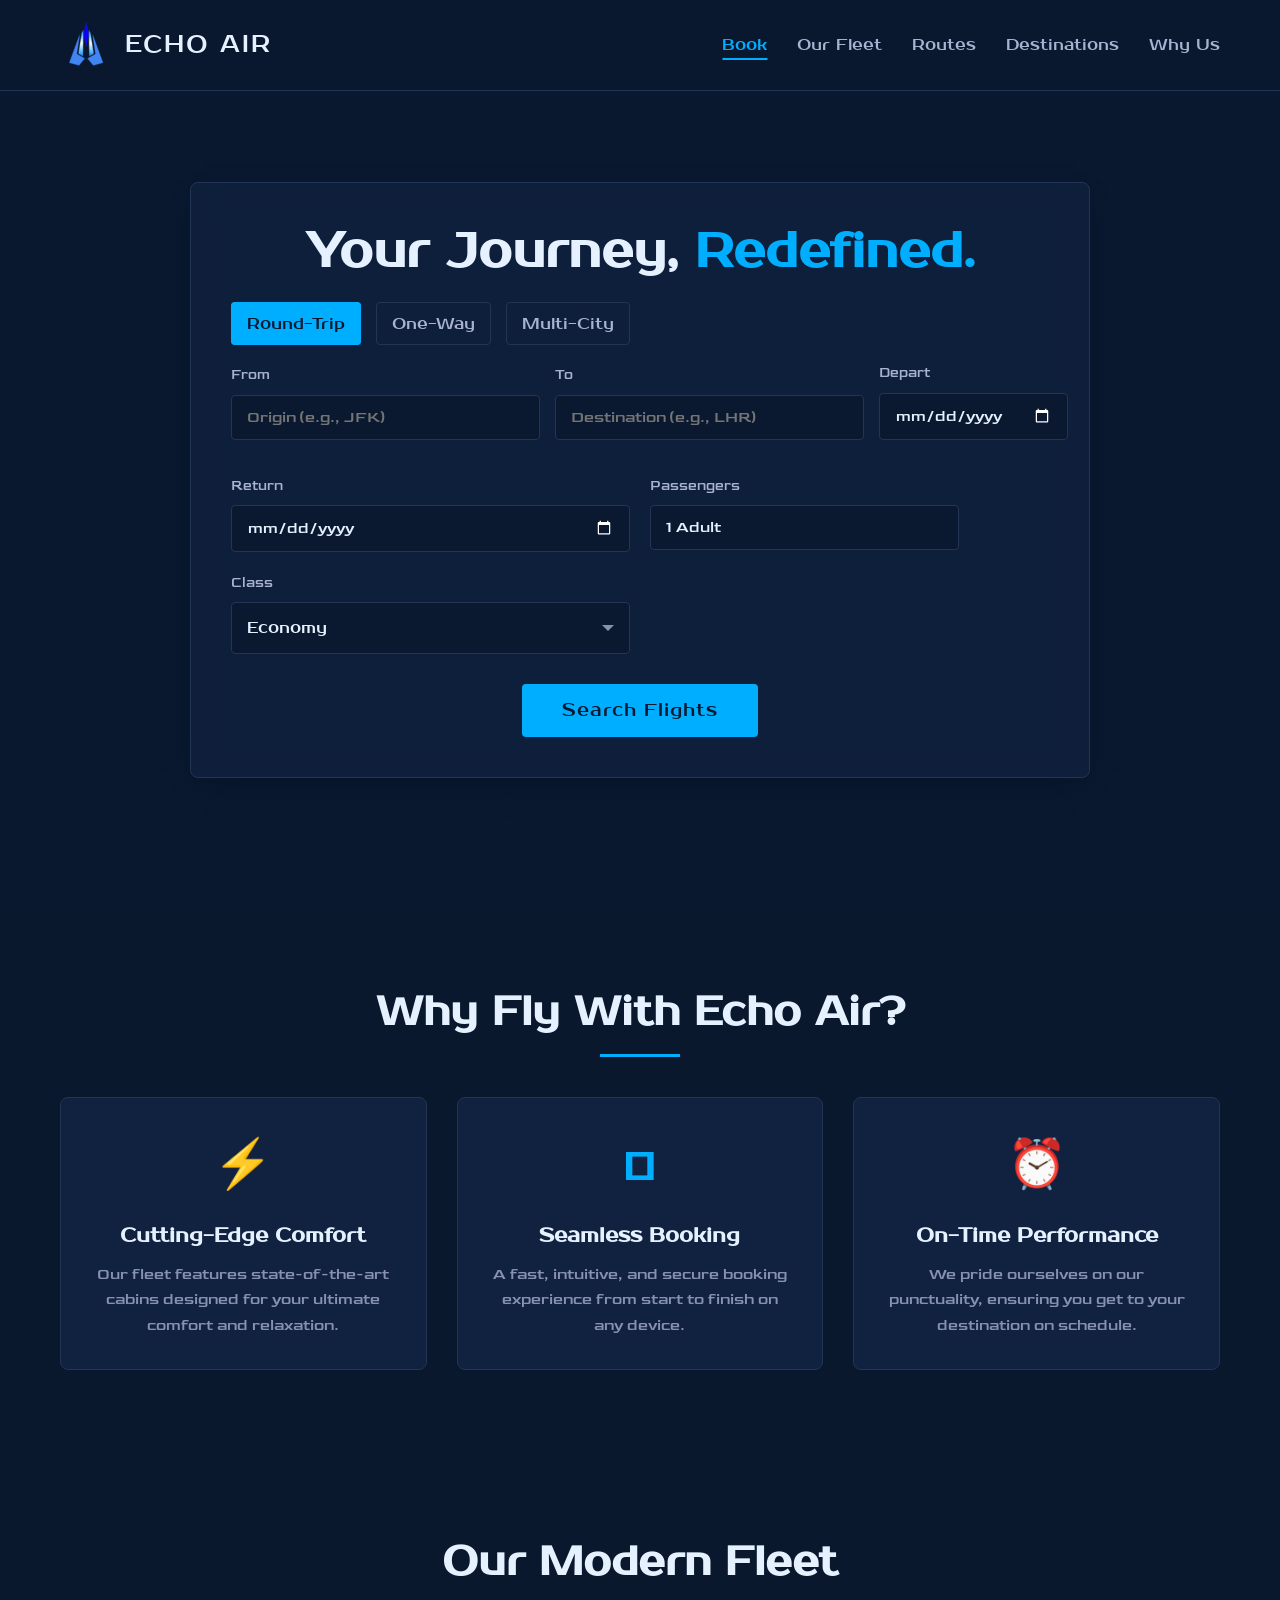
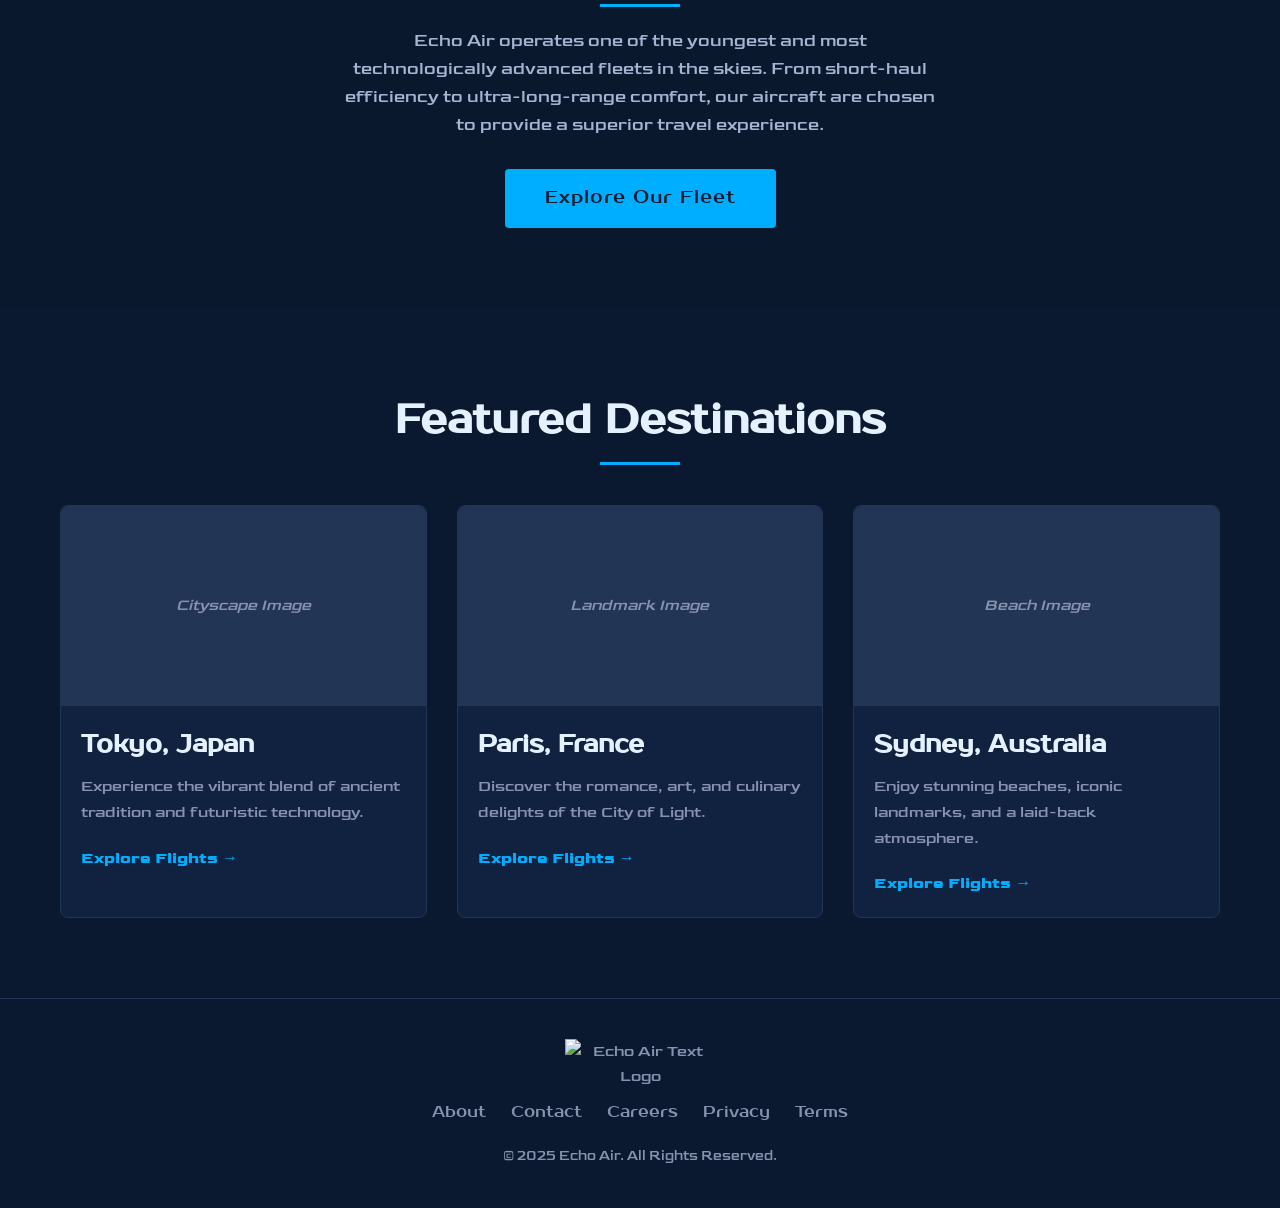
==== commit 9f5fe9d0: "Fix dropdown closing logic" ====
--- a/Documents/EchoAir/index.html
+++ b/Documents/EchoAir/index.html
@@ -375,7 +375,6 @@
 
         passengerPanel.addEventListener('click', (e) => {
             if (e.target.classList.contains('control-btn')) {
-                e.stopPropagation();
                 const type = e.target.dataset.type;
                 const action = e.target.dataset.action;
                 
